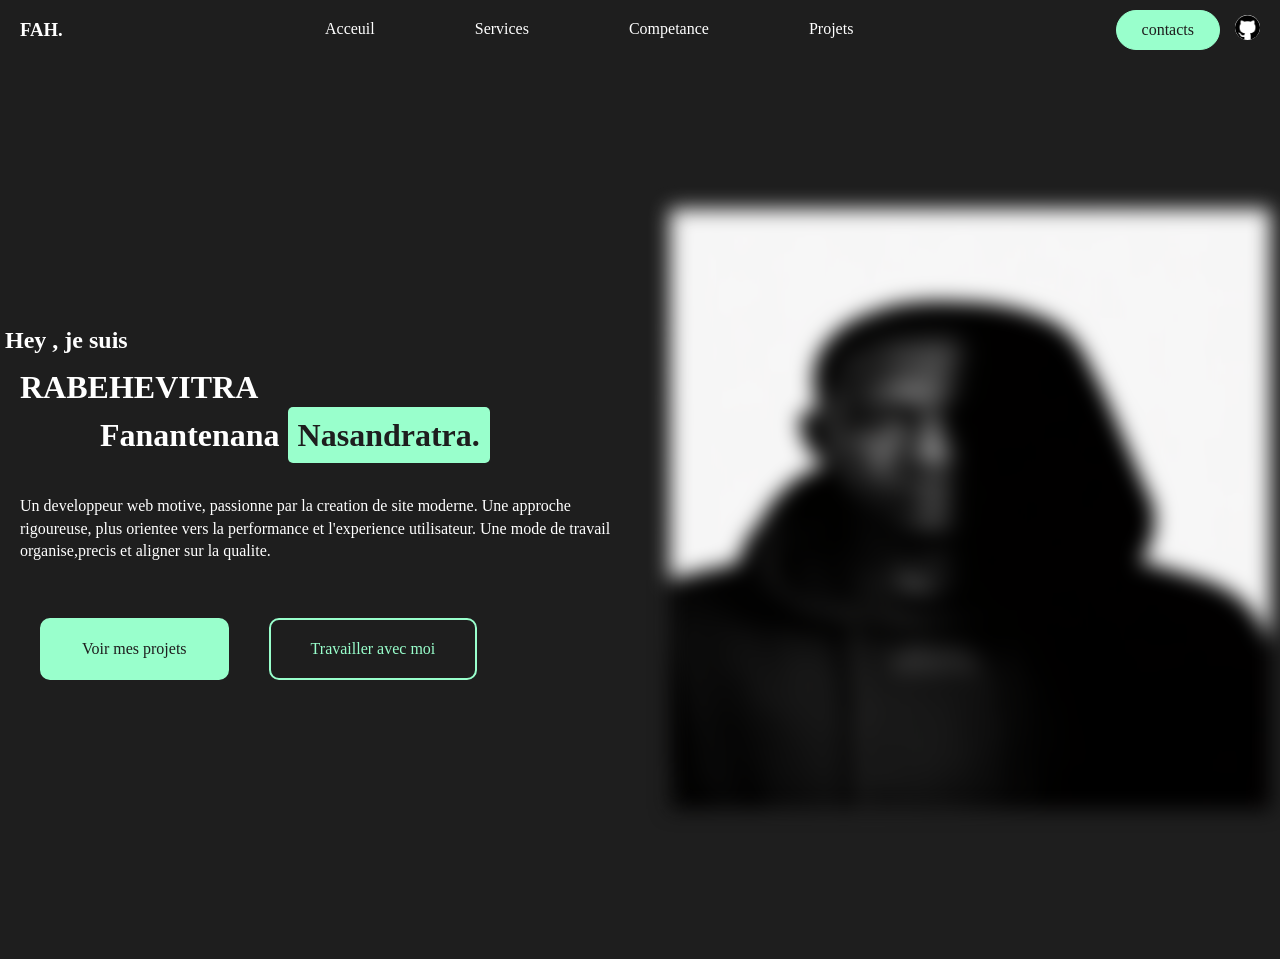
==== acceuil.html @ 84a070de "add:my home page" ====
<!DOCTYPE html>
<html lang="en">
<head>
    <meta charset="UTF-8">
    <meta name="viewport" content="width=device-width, initial-scale=1.0">
    <title>Document</title>
    <link rel="stylesheet" href="assets/css/acceuil.css">
</head>
<body>
    <header>
        <nav class="navbar">
            <h3 class="me">FAH.</h3>
            <div class="link">
                <a href="">Acceuil</a>
                <a href="">Services</a>
                <a href="">Competance</a>
                <a href="">Projets</a>
            </div>
            <div class="right-content">
                <a href="" class="contact">contacts</a>
                <a href=""><img src="assets/image/25231.png" alt="" class="git"></a>
            </div>
        </nav>
    </header>
    <main class="home">
        <div class="about-me">
            <div class="text-content">
                <div class="name">
                    <h2 class="hey">Hey , je suis</h2>
                    <h1 class="rabe">RABEHEVITRA</h1>
                    <h1 class="prenom">Fanantenana <span>Nasandratra.</span></h1>
                </div>
                <p>Un developpeur web motive, passionne par la creation de site moderne. Une approche rigoureuse, plus orientee vers la performance et l'experience utilisateur. Une mode de travail organise,precis et aligner sur la qualite.</p>
            </div>
            <dev class="link-content">
                <a href="" class="projets">Voir mes projets</a>
                <a href="" class="whithme">Travailler avec moi</a>
            </dev>
        </div>
        <img src="assets/image/ChatGPT Image 2 mars 2026, 22_32_53.png" alt="" width="600px" height="600px">
    </main>
</body>
</html>
---- assets/css/acceuil.css ----
/* navbar portfolio     */
body{
    padding: 0;
    margin: 0;
    box-sizing: border-box;
    background: #1E1E1E;
    /* background: url("image/code.PNG"); */
}

.navbar {
    padding: 0px 20px;
    /* border: 1px solid red; */
    display: flex;
    justify-content: space-between;
    align-items: center;
    color: white;
    /* z-index: 2; */
}

.navbar a {
    text-decoration: none;
}

.navbar .link a::after {
    content: '';
    height: 2px;
    width: 0%;
    display: block;
    background-color: #99FFCC;
    transition: .3s ease-in-out;
}

.navbar .link a:hover::after{
    content: '';
    height: 2px;
    width: 100%;
    display: block;
    background-color: #99FFCC;
}

.navbar .link {
    display: flex;
    flex-direction: row;
    gap: 50px;
    position: relative;
}

.navbar .link a {
    color: white;
}

.navbar .link a {
    /* border: 1px solid black; */
    padding: 5px 25px;
    transition: 1s;
}

/* .navbar .link a:hover{
    border-bottom: 1px solid red;
} */

.navbar .right-content .contact {
    border: 1.8px solid #99FFCC;
    border-radius: 20px;
    padding: 10px 25px;
    background: #99FFCC;
    color: #1E1E1E;
    transition: .4s;
}

.navbar .right-content .contact:hover {
    transform: translateY(-2px);
    box-shadow: 0 0 10px #99FFCC;
}

.navbar .right-content{
    display: flex;
    flex-direction: row;
    justify-content: center;
    align-items: center;
    gap: 15px;
}

.navbar .right-content .git {
    width: 25px;
    height: 25px;
    background: white;
    border-radius: 25px;
}

/* main porfolio */
.home{
    height: 100vh;
    display: flex;
    flex-direction: row;
    align-items: center;
    color: white;
    gap: 30px;
}

.home .about-me .text-content {
    /* border: 1px solid blue; */
    display: flex;
    flex-direction: column;
    gap: 20px;
}

.home .about-me .text-content .name {
    display: flex;
    flex-direction: column;
    line-height: 5px;
    /* border: 1px solid red; */
}

.home .about-me .text-content .name .hey {
    margin-left: 5PX;
}

.home .about-me .text-content .name .rabe {
    margin-left: 20px;
}

.home .about-me .text-content .name .prenom {
    margin-left: 100px;
}

.home .about-me .text-content p {
    margin-left: 20px;
    line-height: 1.4;
}

span {
    background: #99FFCC;
    color: #1E1E1E;
    padding: 10px 10px 10px 10px;
    border-radius: 5px;    
}

.home .about-me {
    display: flex;
    flex-direction: column;
    gap: 20px;
    width: 50%;
}

.home .about-me .link-content{
    display: flex;
    flex-direction: row;
    gap: 40px;
    margin: 20px 40px;
}

.home .about-me .link-content a {
    padding: 20px 40px;
    text-decoration: none;
    color: white;
}

.home .about-me .link-content .projets{
    background: #99FFCC;
    color: #1E1E1E;
    border-radius: 10px;
    border: 2px solid #99FFCC;
    transition: .3s ease;
}

.home .about-me .link-content .projets:hover {
    background: #1E1E1E;
    color: #99FFCC;
}

.home .about-me .link-content .whithme {
    border: 2px solid #99FFCC;
    color: #99FFCC;
    border-radius: 10px;
    transition: .3s ease;
}

.home .about-me .link-content .whithme:hover {
    background: #99FFCC;
    color: #1E1E1E;
}

.home img {
    filter: blur(10px);
    display: flex;
    justify-content: center;
}
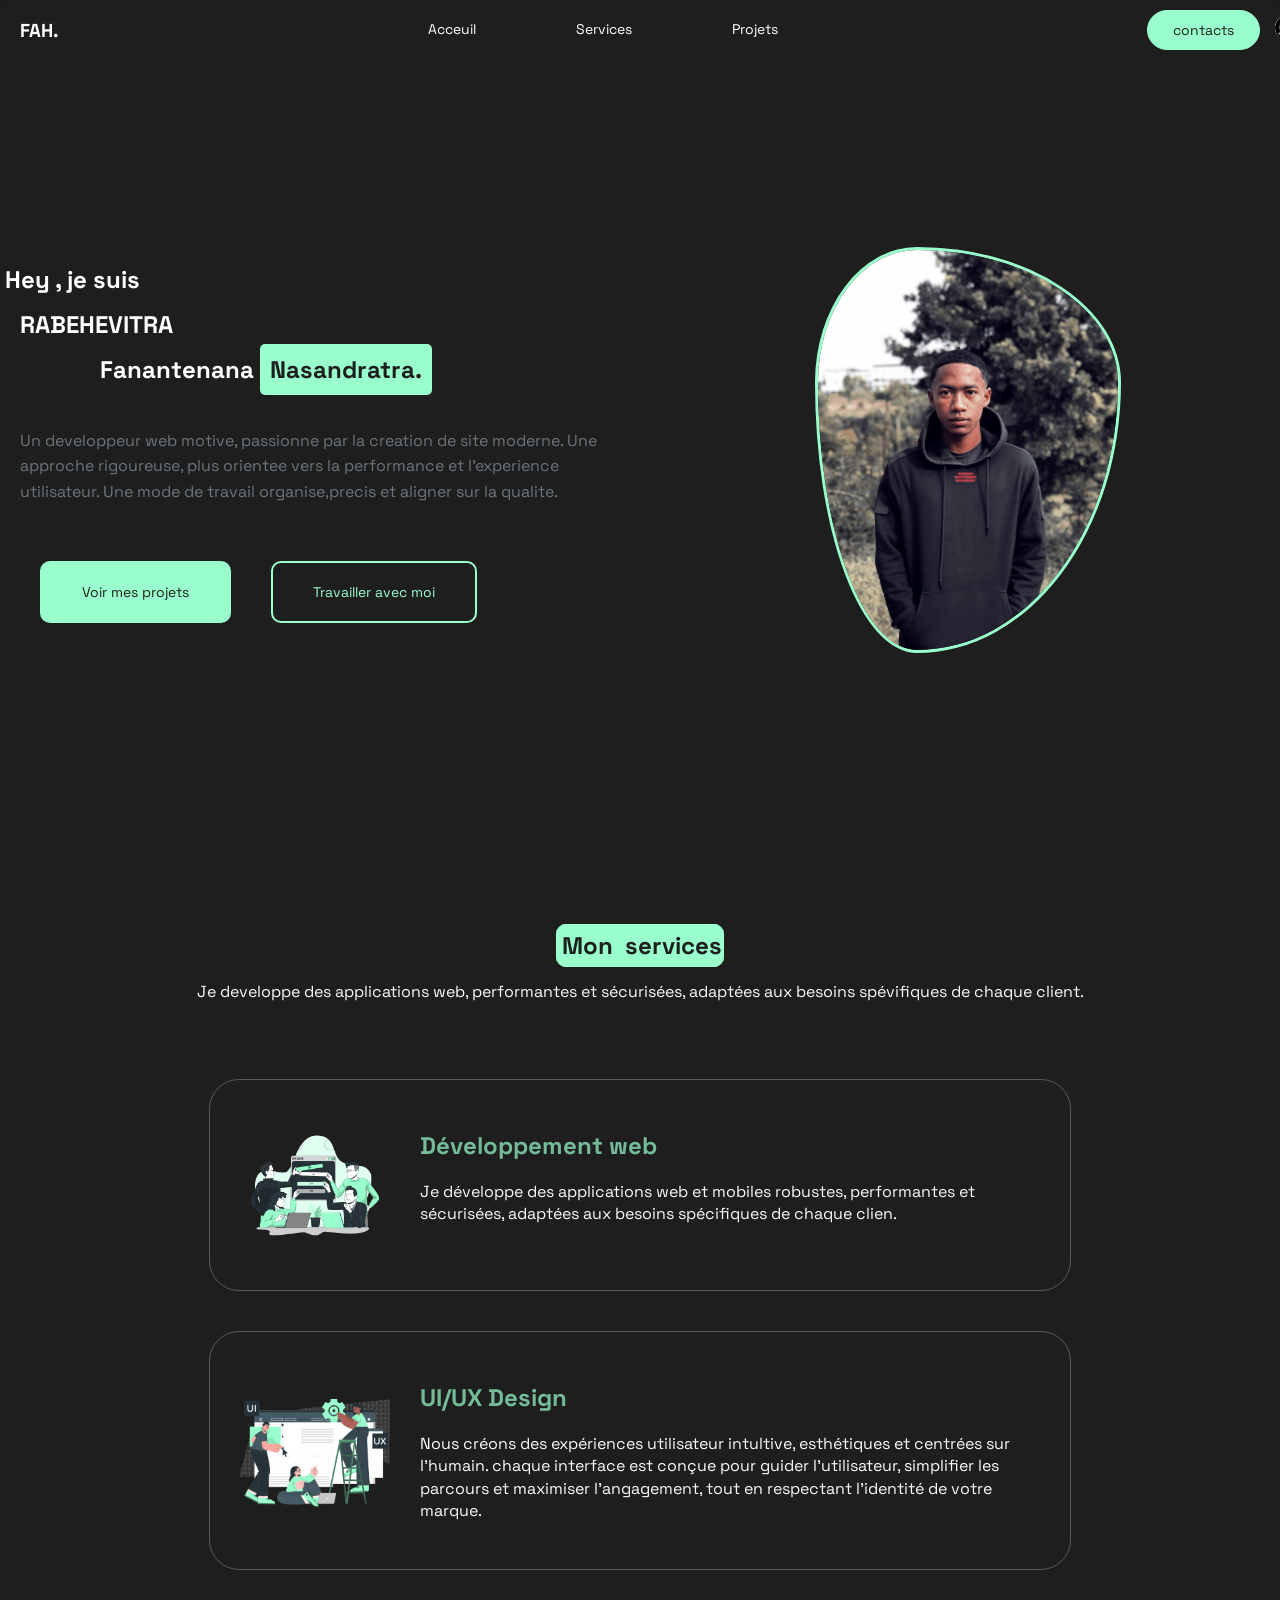
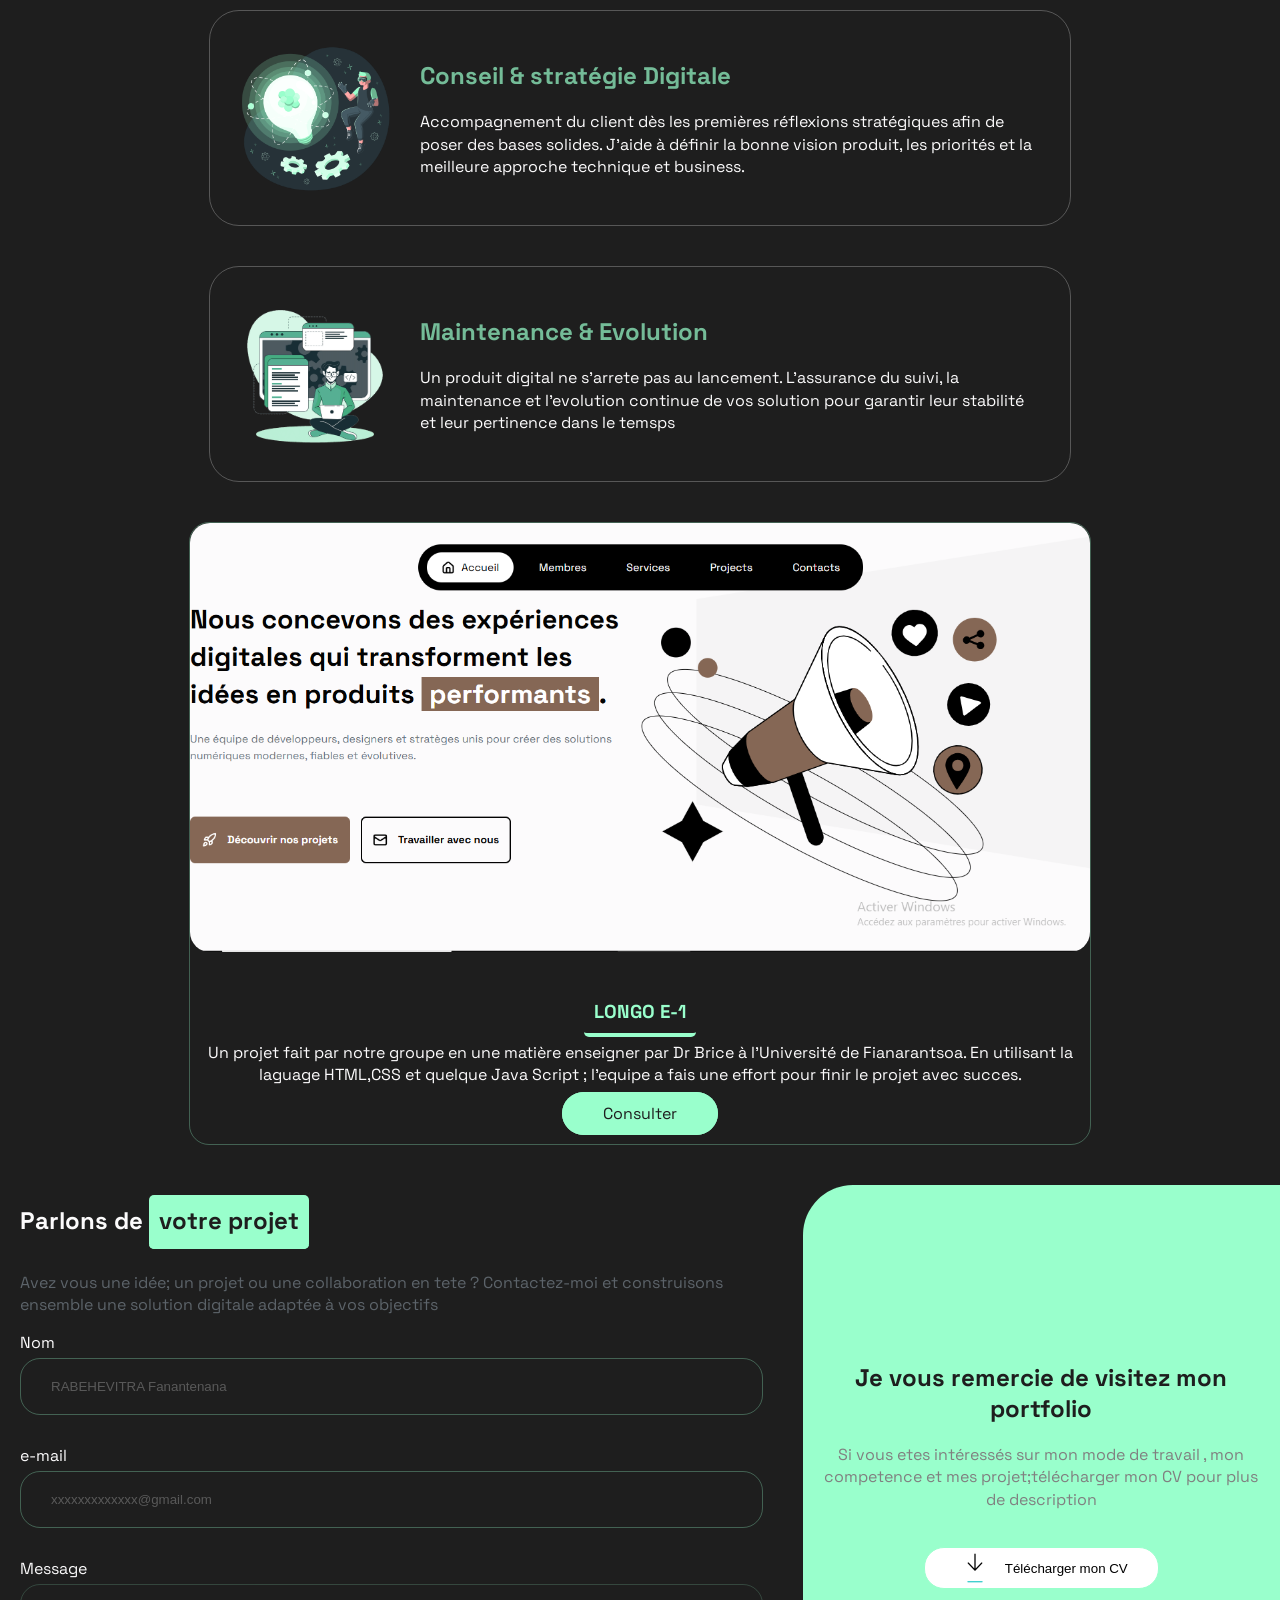
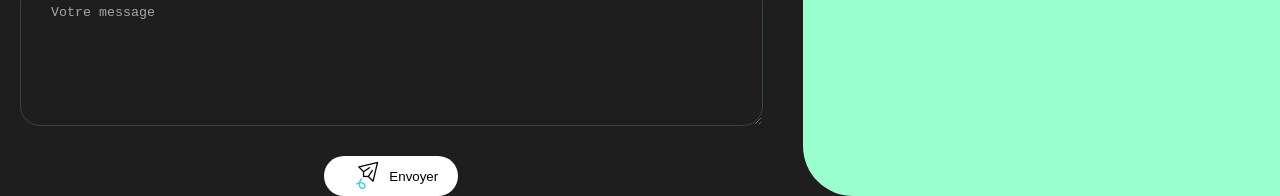
==== commit a556f687: "last modif" ====
--- a/acceuil.html
+++ b/acceuil.html
@@ -3,41 +3,135 @@
 <head>
     <meta charset="UTF-8">
     <meta name="viewport" content="width=device-width, initial-scale=1.0">
-    <title>Document</title>
-    <link rel="stylesheet" href="assets/css/acceuil.css">
+    <title>Portfolio</title>
+    <link rel="stylesheet" href="./assets/css/style.css">
 </head>
 <body>
     <header>
         <nav class="navbar">
             <h3 class="me">FAH.</h3>
             <div class="link">
-                <a href="">Acceuil</a>
-                <a href="">Services</a>
-                <a href="">Competance</a>
-                <a href="">Projets</a>
+                <a href="#acceuil">Acceuil</a>
+                <a href="#service">Services</a>
+                <a href="#projet">Projets</a>
             </div>
             <div class="right-content">
-                <a href="" class="contact">contacts</a>
+                <a href="#contact" class="contact">contacts</a>
                 <a href=""><img src="assets/image/25231.png" alt="" class="git"></a>
             </div>
         </nav>
     </header>
-    <main class="home">
-        <div class="about-me">
-            <div class="text-content">
-                <div class="name">
-                    <h2 class="hey">Hey , je suis</h2>
-                    <h1 class="rabe">RABEHEVITRA</h1>
-                    <h1 class="prenom">Fanantenana <span>Nasandratra.</span></h1>
+    <section id="acceuil">
+        <main class="home">
+            <div class="about-me">
+                <div class="text-content">
+                    <div class="name">
+                        <h2 class="hey">Hey , je suis</h2>
+                        <h1 class="rabe">RABEHEVITRA</h1>
+                        <h1 class="prenom">Fanantenana <span>Nasandratra.</span></h1>
+                    </div>
+                    <p>Un developpeur web motive, passionne par la creation de site moderne. Une approche rigoureuse, plus orientee vers la performance et l'experience utilisateur. Une mode de travail organise,precis et aligner sur la qualite.</p>
                 </div>
-                <p>Un developpeur web motive, passionne par la creation de site moderne. Une approche rigoureuse, plus orientee vers la performance et l'experience utilisateur. Une mode de travail organise,precis et aligner sur la qualite.</p>
+                <dev class="link-content">
+                    <a href="#projet" class="projets">Voir mes projets</a>
+                    <a href="#contact" class="whithme">Travailler avec moi</a>
+                </dev>
             </div>
-            <dev class="link-content">
-                <a href="" class="projets">Voir mes projets</a>
-                <a href="" class="whithme">Travailler avec moi</a>
-            </dev>
+            <div class="image">
+                <img src="assets/image/Faah.jpg" alt="" width="600px" height="600px">
+            </div>
+        </main>
+    </section>
+    <section id="service" class="service">
+        <div class="title">
+            <h1><span>Mon <span class="color">services</span></span></h1>
+            <p>Je developpe des applications web, performantes et sécurisées, adaptées aux besoins spévifiques de chaque client.</p>
         </div>
-        <img src="assets/image/ChatGPT Image 2 mars 2026, 22_32_53.png" alt="" width="600px" height="600px">
-    </main>
+        <div class="card">
+            <div class="dev_service">
+                <img src="./assets/image/dev.png" alt="">
+                <div class="text_content">
+                    <h1>Développement web</h1>
+                    <p>Je développe des applications web et mobiles robustes, performantes et sécurisées, adaptées aux besoins spécifiques de chaque clien.</p>
+                </div>
+            </div>
+            <div class="design_service">
+                <img src="./assets/image/ui-ux.png" alt="">
+                <div class="text_content">
+                    <h1>UI/UX Design</h1>
+                    <p>Nous créons des expériences utilisateur intultive, esthétiques et centrées sur l'humain. chaque interface est conçue pour guider l'utilisateur, simplifier les parcours et maximiser l'angagement, tout en respectant l'identité de votre marque. </p>
+                </div>
+            </div>
+            <div class="conseil_service">
+                <img src="./assets/image/conseil.png" alt="">
+                <div class="text_content">
+                    <h1>Conseil & stratégie Digitale</h1>
+                    <p>Accompagnement du client dès les premières réflexions stratégiques afin de poser des bases solides. J'aide à définir la bonne vision produit, les priorités et la meilleure approche technique et business.</p>
+                </div>
+            </div>    
+            <div class="ME_service">
+                <img src="./assets/image/intégrateur-web.png" alt="">
+                <div class="text_content">
+                    <h1>Maintenance & Evolution</h1>
+                    <p>Un produit digital ne s'arrete pas au lancement. L'assurance du suivi, la maintenance et l'evolution continue de vos solution pour garantir leur stabilité et leur pertinence dans le temsps</p>
+                </div>
+            </div>
+        </div>    
+    </section>
+    <section id="projet">
+        <div class="card_projet">
+            <div class="card-f">
+                <div class="img_box">
+                    <img src="./assets/image/longoe1.PNG" alt="">
+                </div>     
+                <div class="text-content">
+                    <div>
+                        <h3><span>LONGO E-1</span></h3>
+                        <p>Un projet fait par notre groupe en une matière enseigner par Dr Brice à l'Université de Fianarantsoa. En utilisant la laguage HTML,CSS et quelque Java Script ; l'equipe a fais une effort pour finir le projet avec succes. </p>
+                    </div>
+                    <a href="https://longoe-1.surge.sh/">Consulter</a>
+                </div>
+            </div>
+        </div>
+    </section>
+    <section id="contact">
+        <footer>
+            <div class="last_page">
+                <div class="message">
+                    <div class="titre"> 
+                        <h1>Parlons de <span>votre projet</span></h1>
+                        <p>Avez vous une idée; un projet ou une collaboration en tete ?
+                            Contactez-moi et construisons ensemble une solution digitale adaptée à vos objectifs</p>
+                    </div>
+                    <form action="" class="contact-from">
+                        <div class="ajout">
+                            <label for="text">Nom</label>
+                            <input type="text" placeholder="RABEHEVITRA Fanantenana" required>
+                        </div>
+                        <div class="ajout">
+                            <label for="e-mail">e-mail</label>
+                            <input type="email" placeholder="xxxxxxxxxxxxx@gmail.com" required>
+                        </div>
+                        <div class="ajout">
+                            <label for="text">Message</label>
+                            <textarea name="message" id="mess" placeholder="Votre message">Votre message</textarea>
+                        </div>
+                        <div class="btn-send"><button type="submit"><img src="./assets/icone/avion-en-papier.gif" alt="" width="40px" height="40px"> Envoyer</button></div>
+                    </form>
+                </div>
+                <div class="thanks">
+                    <div class="cv-down">
+                        <div class="text-content">
+                            <h1>Je vous remercie de visitez mon portfolio</h1>
+                            <p>Si vous etes intéressés sur mon mode de travail , mon competence et mes projet;télécharger mon CV pour plus de description</p>
+                        </div>
+                        <div class="btn"><button type="download"><img src="./assets/icone/telecharger.gif" alt="" width="40px" height="40px"> Télécharger mon CV</button></div>
+                    </div>
+                    <div class="Mien">
+                    </div>  
+                </div>
+            </div>
+        </footer>
+    </section>
 </body>
 </html>
--- a/assets/css/style.css
+++ b/assets/css/style.css
@@ -0,0 +1,671 @@
+@font-face {
+    font-family: "SpaceGrotesk";
+    src: url("../fonts/space-grotesk/static/SpaceGrotesk-Regular.ttf")
+      format("truetype");
+    font-weight: 400;
+    font-style: normal;
+    font-display: swap;
+  }
+  @font-face {
+    font-family: "SpaceGrotesk";
+    src: url("../fonts/space-grotesk/static/SpaceGrotesk-Medium.ttf")
+      format("truetype");
+    font-weight: 500;
+    font-style: normal;
+    font-display: swap;
+  }
+  @font-face {
+    font-family: "SpaceGrotesk";
+    src: url("../fonts/space-grotesk/static/SpaceGrotesk-Bold.ttf")
+      format("truetype");
+    font-weight: 700;
+    font-style: normal;
+    font-display: swap;
+  }
+  @font-face {
+    font-family: "SpaceGrotesk";
+    src: url("../fonts/space-grotesk/static/SpaceGrotesk-SemiBold.ttf")
+      format("truetype");
+    font-weight: 600;
+    font-style: normal;
+    font-display: swap;
+  }
+
+html,body {
+    scroll-behavior: smooth;
+}
+body{
+    margin: 0;
+    padding: 0;
+    background: #1E1E1E;
+    color: #fcfbfc;
+    font-family: "SpaceGrotesk";
+    scroll-behavior: smooth;
+}  
+
+/* acceuil */
+.navbar {
+    padding: 0px 20px;
+    display: flex;
+    justify-content: space-between;
+    align-items: center;
+    color: white;
+    background: transparent;
+    backdrop-filter:blur(5px);
+    position: fixed;
+    z-index: 1;
+    width: 100%;
+}
+
+.navbar a {
+    text-decoration: none;
+}
+
+.navbar .me {
+    font-weight: 800;
+}
+
+.navbar .link a::after {
+    content: '';
+    height: 2px;
+    width: 0%;
+    display: block;
+    background-color: #99FFCC;
+    transition: .3s ease-in-out;
+}
+
+.navbar .link a:hover::after{
+    content: '';
+    height: 2px;
+    width: 100%;
+    display: block;
+    background-color: #99FFCC;
+}
+
+.navbar .link {
+    display: flex;
+    flex-direction: row;
+    gap: 50px;
+    position: relative;
+}
+
+.navbar .link a {
+    color: white;
+    font-weight: 300;
+    font-size: 14px;
+}
+
+.navbar .link a {
+    padding: 5px 25px;
+    transition: 1s;
+}
+
+.navbar .right-content .contact {
+    border: 1.8px solid #99FFCC;
+    border-radius: 20px;
+    padding: 10px 25px;
+    background: #99FFCC;
+    color: #1E1E1E;
+    transition: .4s;
+    font-size: 14px;
+    font-weight: 300;
+}
+
+.navbar .right-content .contact:hover {
+    transform: translateY(-2px);
+    box-shadow: 0 0 10px #99FFCC;
+}
+
+.navbar .right-content{
+    display: flex;
+    flex-direction: row;
+    justify-content: center;
+    align-items: center;
+    gap: 15px;
+}
+
+.navbar .right-content .git {
+    width: 25px;
+    height: 25px;
+    background: white;
+    border-radius: 25px;
+}
+
+/* main porfolio */
+.home{
+    height: 100vh;
+    display: flex;
+    flex-direction: row;
+    align-items: center;
+    color: white;
+    gap: 30px;
+}
+
+.home .about-me .text-content {
+    display: flex;
+    flex-direction: column;
+    gap: 20px;
+}
+
+.home .about-me .text-content .name {
+    display: flex;
+    flex-direction: column;
+    line-height: 5px;
+}
+
+.home .about-me .text-content .name .hey {
+    margin-left: 5PX;
+    font-weight: 800;
+}
+
+.home .about-me .text-content .name .rabe {
+    margin-left: 20px;
+    font-weight: 800;
+}
+
+.home .about-me .text-content .name .prenom {
+    margin-left: 100px;
+    font-weight: bold;
+}
+
+.home .about-me .text-content p {
+    margin-left: 20px;
+    font-size: 16px;
+    line-height: 25.6px;
+    font-weight: 400;
+    color: #6c757d;
+}
+
+span {
+    background: #99FFCC;
+    color: #1E1E1E;
+    padding: 10px 10px 10px 10px;
+    border-radius: 5px;
+    font-weight: 800;    
+}
+
+.home .about-me {
+    display: flex;
+    flex-direction: column;
+    gap: 20px;
+    width: 50%;
+}
+
+.home .about-me .link-content{
+    display: flex;
+    flex-direction: row;
+    gap: 40px;
+    margin: 20px 40px;
+}
+
+.home .about-me .link-content a {
+    padding: 20px 40px;
+    text-decoration: none;
+    color: white;
+}
+
+.home .about-me .link-content .projets{
+    background: #99FFCC;
+    color: #1E1E1E;
+    border-radius: 10px;
+    border: 2px solid #99FFCC;
+    transition: .3s ease;
+    font-size: 14px;
+    font-weight: 300;
+}
+
+.home .about-me .link-content .projets:hover {
+    background: #1E1E1E;
+    color: #99FFCC;
+}
+
+.home .about-me .link-content .whithme {
+    border: 2px solid #99FFCC;
+    color: #99FFCC;
+    border-radius: 10px;
+    transition: .3s ease;
+    font-size: 14px;
+    font-weight: 300;
+}
+
+.home .about-me .link-content .whithme:hover {
+    background: #99FFCC;
+    color: #1E1E1E;
+}
+
+.home .image{
+    width: 50%;
+    height: auto;
+    overflow: hidden;
+    display: flex;
+    justify-content: center;
+}
+
+.home .image img {
+    width: 300px;
+    height: auto;
+    border-radius: 40% 80% 80% 40% / 40% 40% 80% 80%;
+    display: flex;
+    justify-content: center;
+    border: 3px solid #99FFCC;
+}
+
+/* responsive */
+@media screen and (max-width : 840px){
+    .navbar{
+        display: grid;
+        grid-template-columns: 1fr, 1fr;
+        grid-template-rows:1fr, 1fr;
+    }
+    .me{
+        grid-column: 1 / 2;
+        grid-row: 1 / 2;
+    }
+    .right-content {
+        grid-column: 2 / 3;
+        grid-row: 1 / 2;
+    }
+    .link{
+        grid-row: 2 / 3;
+        grid-column: 3 / 1;
+        display: flex;
+    }
+    .navbar .link a{
+        padding: 0px 0px;
+    }
+    .home {
+        display: block;
+    }
+    .home .about-me .text-content p{
+        margin-left: 10px;
+        display: block;
+        margin-right: 10px;
+        text-align: center;
+        width: 100%,
+    }
+    .home .about-me{
+        width: 100%;
+        padding-top: 30px;
+    }
+    .home .image{
+        width: 100%;
+        padding-top: 30px;
+    }
+    .home .about-me .link-content{
+        gap: 10px;
+        margin: 10px;
+    }
+    .home .image img{
+        width: 160px;
+    }    
+    
+}
+/* service  */
+p{
+    line-height: 1.4;
+}
+.card h1{
+    color: #99FFCC;
+    opacity: 70%;
+}
+.title {
+    margin-bottom: 20px ;
+    text-align: center;
+    padding: 10px 0;
+}
+.title span {
+    border: 1px solid  #99FFCC;
+    padding: 5px 0 5px 5px ;
+    border-radius: 10px;
+}
+.title span .color {
+    color: #1E1E1E;
+    background: #99FFCC;
+    border-radius: 10px 10px 10px 10px;
+}
+
+.card {
+    display: flex;
+    flex-direction: column;
+    gap: 40px;
+    margin: 0 40px;
+    margin-top: 50px;
+    align-items: center;    
+}
+.card .ME_service img {
+    width: 150px;
+    height: auto;
+    object-fit: cover;
+    border-radius: 30px;
+}
+.card .design_service img {
+    width: 150px;
+    height: auto;
+    object-fit: cover;
+    border-radius: 30px;
+}
+.card .conseil_service img {
+    width: 150px;
+    height: auto;
+    object-fit: cover;
+    border-radius: 30px;
+}
+.card .dev_service img {
+    width: 150px;
+    height: auto;
+    object-fit: cover;
+    border-radius: 30px;
+
+}
+.dev_service{
+    display: flex;
+    flex-direction: row;
+    gap: 30px;
+    padding: 30px 30px; 
+    border-radius: 30px;
+    border: 1px solid rgb(143, 143, 143, 0.5);
+    max-width: 800px;
+    min-height: 100px;
+}
+
+.design_service{
+    display: flex;
+    flex-direction: row;
+    gap: 30px;
+    padding: 30px 30px; 
+    border-radius: 30px;
+    border: 1px solid rgb(143, 143, 143, 0.5);
+    max-width: 800px;
+    min-height: 100px;
+}
+
+.conseil_service{
+    display: flex;
+    flex-direction: row;
+    gap: 30px;
+    padding: 30px 30px; 
+    border-radius: 30px;
+    border: 1px solid rgb(143, 143, 143, 0.5);
+    max-width: 800px;
+    min-height: 100px;
+}
+
+.ME_service{
+    display: flex;
+    flex-direction: row;
+    gap: 30px;
+    padding: 30px 30px; 
+    border-radius: 30px;
+    border: 1px solid rgb(143, 143, 143, 0.5);
+    max-width: 800px;
+    min-height: 100px;
+}
+
+/* responsive */
+@media screen and (max-width : 750px ) {
+    .card{
+        margin: 0 20px;
+    }
+    .design_service{
+        padding: 0;
+        border: none;
+        border-radius: 0;
+    }
+    .conseil_service{
+        padding: 0;
+        border: none;
+    }
+    .dev_service{
+        padding: 0;
+        border: none;
+    }
+    .ME_service{
+        padding: 0;
+        border: none;
+    }
+    .card .ME_service img{
+        display: none;
+    }
+    .card .dev_service img{
+        display: none;       
+    }   
+    .card .conseil_service img {
+        display: none;
+    }
+    .card .design_service img{
+        display: none;
+    }
+}
+/* projet  */
+.card_projet{
+    display: flex;
+    justify-content: center;
+    margin: 10px;
+    height: auto; 
+    margin-bottom: 40px;  
+    margin-top: 40px;
+}
+.card_projet .card-f{
+    max-width: 900px;
+    border: 1px solid  rgba(153, 255, 204, 0.3);
+    border-radius: 20px;
+    display: flex;
+    flex-direction: column;
+    gap: 10px;
+}
+.card_projet .card-f .img_box{
+    overflow: hidden;
+    display: flex;
+    flex-direction: column;
+    text-align: center;
+    border-radius: 20px;
+}
+.card_projet .card-f:hover ::after{
+    opacity: 0.5;
+}
+
+.card_projet .card-f .img_box img {
+    max-width: 100%;
+    height: auto;
+    transition: 1s;
+    object-fit: cover;
+    z-index: -1;
+}
+.card_projet .card-f:hover img{
+    transform: scale(1.1);
+    opacity: 0.5;
+}
+.card_projet .text-content {
+    text-align: center;
+    padding: 20px 10px;   
+}
+.card_projet .text-content h3 span{
+    border-bottom: 4px solid #99FFCC;
+    color: #99FFCC;
+    background: none;
+    font-weight: bold;
+}
+.card_projet .text-conten p{
+    font-weight: 800;
+}
+.card_projet .text-content a {
+    text-decoration: none;
+    color: #1E1E1E;
+    padding: 10px 40px;
+    background:  #99FFCC;
+    border-radius: 25px;
+    border: 1px solid #99FFCC;
+    transition: 0.3s;
+}
+.card_projet .text-content a:hover{
+    transform: scale(1.1);
+    background: #1E1E1E;
+    color: #99FFCC;
+}
+
+/* contact  */
+.last_page {
+    display: flex;
+    margin-top: 40px;
+    flex-direction:row;
+    flex: 1;
+    gap: 20px;  
+    height: 100%;
+}
+
+.last_page .message .titre h1{
+    font-weight: bold;
+}
+.last_page .message .titre {
+    display: flex;
+    flex-direction: column;
+    text-align: start;
+    margin-left: 20px;
+}
+
+.last_page .message .titre span {
+    border-bottom: 3px solid #99FFCC;
+}
+
+.last_page .message .titre p {
+    font-size: 16px;
+    color: #6c757d;
+    opacity: 80%;
+    font-weight: 300;
+}
+
+.last_page .thanks {
+    display: flex;
+    flex-direction: column;
+    justify-content: center;
+    align-items: center;
+    gap: 50px;
+    padding: 0 20px 0 20px;
+    color: #1E1E1E;
+    background: #99FFCC;
+    border-radius: 50px 0 0 50px;
+    width: 50%;
+}
+
+.last_page .message .contact-from {
+    width: 100%;
+    display: flex;
+    flex-direction: column;
+    gap: 30px;
+}
+
+.last_page .message .contact-from .ajout{
+    display: flex;
+    flex-direction: column;
+    gap: 5px;
+    padding: 0 20px;
+    
+}
+
+.last_page .message .contact-from input,textarea {
+    background: none;
+    border: 0;
+    padding: 20px 30px;
+    border-radius: 20px;
+    outline: 0;
+    border: 1px solid rgba(153, 255, 204, 0.3);
+    transition: .3s ease;
+}
+
+.last_page .message .contact-from input:hover{
+    border: 1px solid rgba(153, 255, 204, 1);
+}
+
+.last_page .message .contact-from textarea:hover{
+    border: 1px solid rgba(153, 255, 204, 1);
+}
+
+.last_page .message .contact-from textarea,input::placeholder {
+    color: gray;
+    opacity: 60%;
+}
+
+.last_page .message .contact-from textarea,input:valid {
+    color: white;
+}
+
+.last_page .message .contact-from textarea{
+    min-height: 100px;
+}
+
+.last_page .message .contact-from .btn-send {
+    display: flex;
+    justify-content: center;
+}
+
+.last_page .message .contact-from .btn-send button {
+    padding: 0px 20px;
+    display: flex;
+    flex-direction: row;
+    gap: 5px;
+    justify-content: center;
+    align-items: center;
+    transition: 0.3s cubic-bezier(0.68, -0.55, 0.265, 1.55);
+}
+
+.last_page .message .contact-from .btn-send button:hover {
+    transform: scale(1.1);
+}
+
+.last_page .thanks .cv-down {
+    display: flex;
+    flex-direction: column;
+    justify-content: center;
+    text-align: center;
+    gap: 20px;
+}
+
+.last_page .thanks .cv-down .text-content p {
+    color: gray;
+    font-weight: 300;
+}
+
+.last_page .thanks .btn {
+    width: auto;
+    display: flex;
+    justify-content: center;
+    height: auto;
+}
+
+.last_page .thanks .btn button {
+    padding: 0px 30px;
+    display: flex;
+    justify-content: center;
+    flex-direction: row;
+    gap: 10px;
+    align-items: center;
+    border: 1px solid #99FFCC;
+    transition: 0.3s cubic-bezier(0.68, -0.55, 0.265, 1.55);
+}
+
+.last_page .thanks .btn button:hover {
+    border: 1px solid rgb(41, 37, 37);
+    transform: scale(1.1);
+}
+
+button {
+    background: white;
+    border-radius: 20px;
+    border: none;
+}
+
+/* responsive */
+@media screen and (max-width:968px) {
+    .last_page{
+        display: block;
+        display: flex;
+        flex-direction: column;
+        gap: 20px;
+    }
+    .last_page .thanks {
+        width: 100%;
+        border-radius: 50px 50px 0 0;
+        padding: 0;
+        height: 100vh;
+    }
+}
